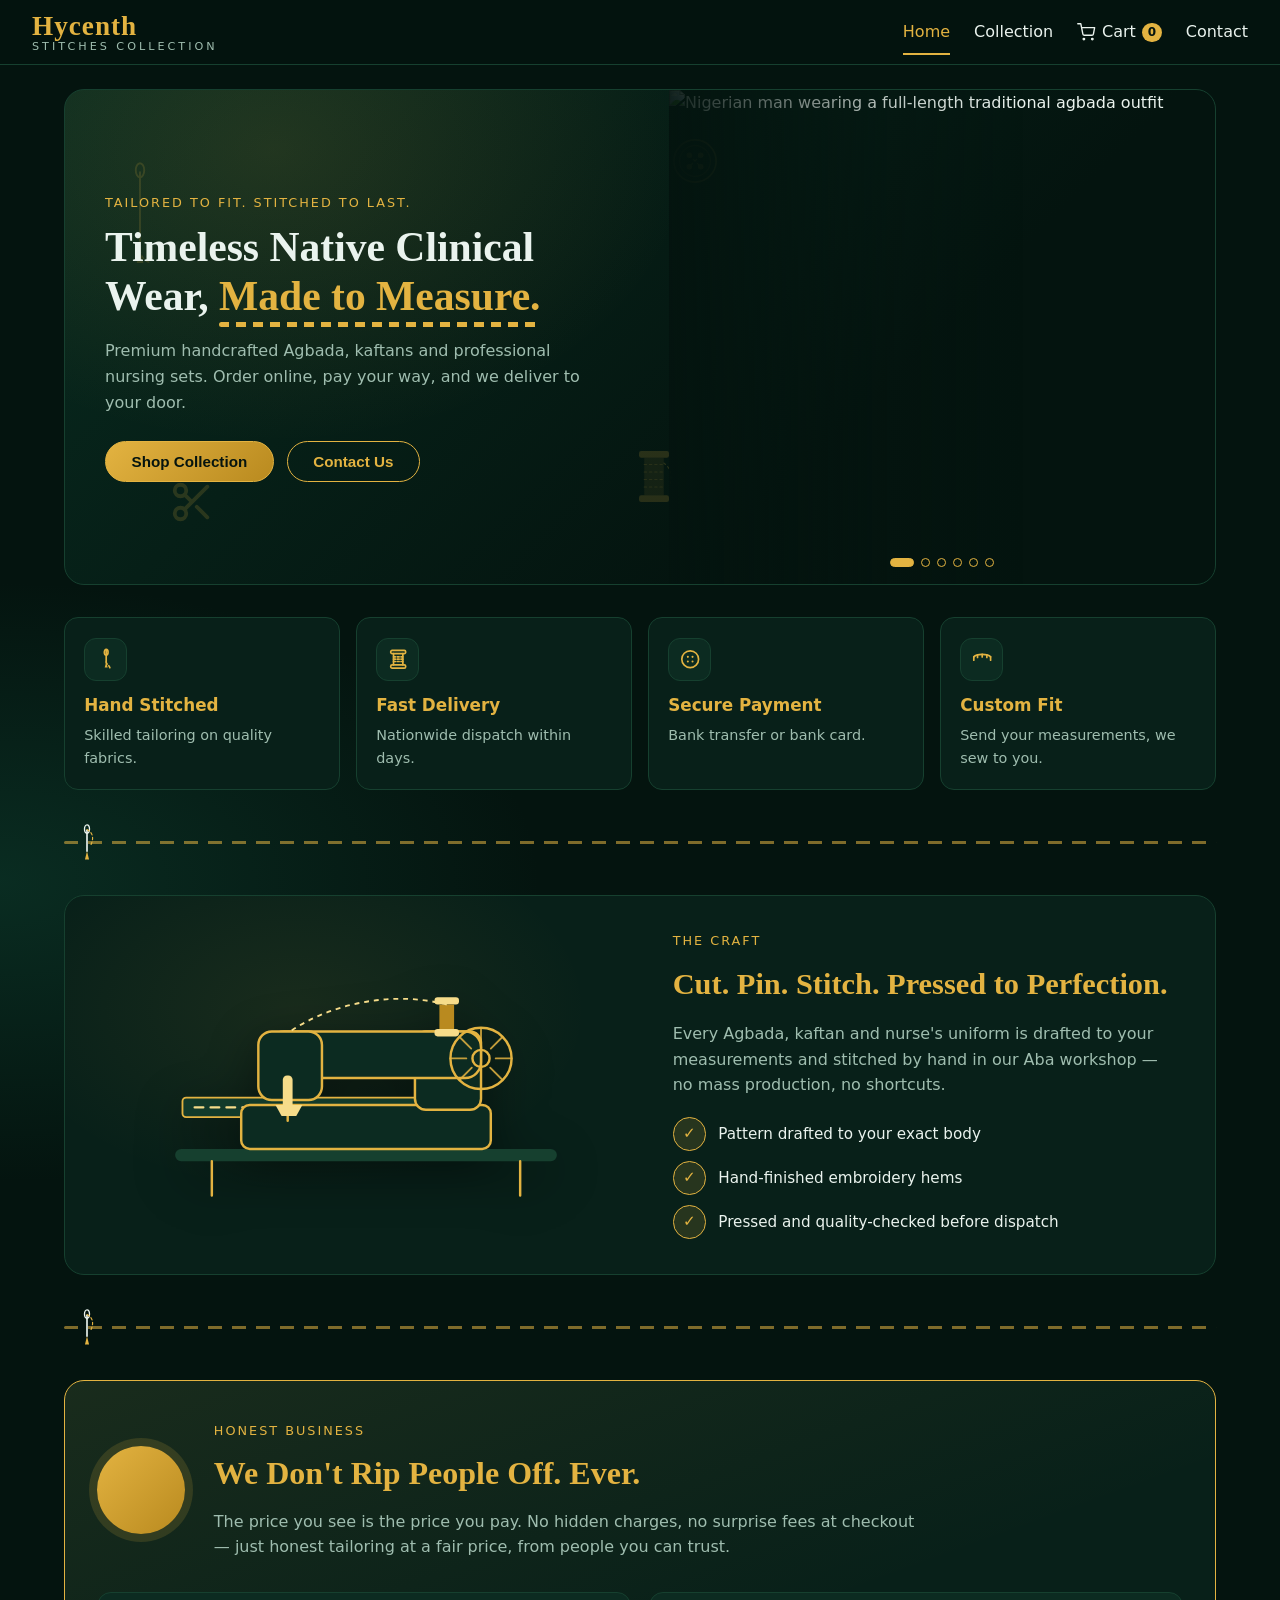
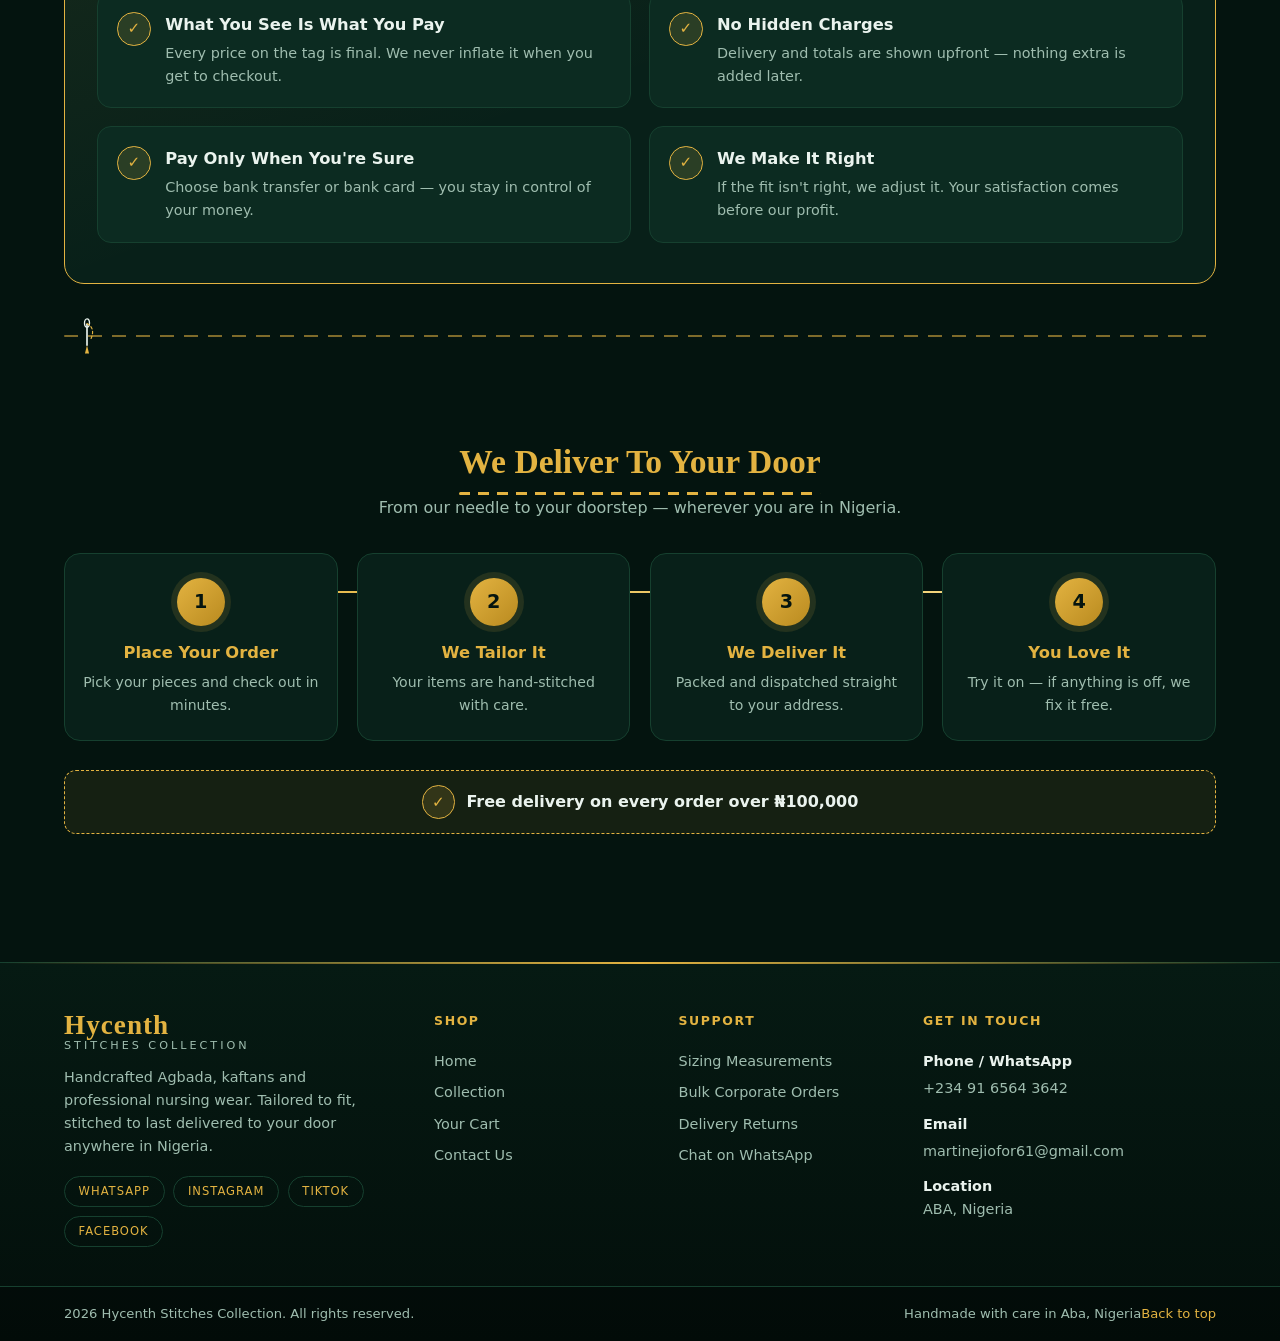
==== index.html @ 2088d9e4 "first commit" ====
<!DOCTYPE html>
<html lang="en">
<head>
<meta charset="UTF-8">
<meta name="viewport" content="width=device-width, initial-scale=1.0">
<title>Hycenth Stitches Collection</title>
<link rel="stylesheet" href="style.css">
</head>
<body>

<header class="site-header">
    <div class="brand" data-page="home">
        <span class="brand-main">Hycenth</span>
        <span class="brand-sub">Stitches Collection</span>
    </div>

    <button class="menu-btn" id="menuBtn" aria-label="Menu"></button>

    <nav class="nav" id="nav">
        <a data-page="home" class="active">Home</a>
        <a data-page="collection">Collection</a>
            <a data-page="cart" class="cart-link" aria-label="Cart">
                <svg class="cart-icon" viewBox="0 0 24 24" fill="none" stroke="currentColor"
                     stroke-width="1.8" stroke-linecap="round" stroke-linejoin="round" aria-hidden="true">
                    <circle cx="9" cy="21" r="1"></circle>
                    <circle cx="20" cy="21" r="1"></circle>
                    <path d="M1 1h4l2.68 13.39a2 2 0 0 0 2 1.61h9.72a2 2 0 0 0 2-1.61L23 6H6"></path>
                </svg>
                <span class="cart-text">Cart</span>
                <span class="badge" id="cartBadge">0</span>
            </a>
        <a data-page="contact">Contact</a>
    </nav>
</header>

<main>

    <!-- HOME -->
    <section class="page active" id="page-home">
        <div class="hero">
            <div class="hero-deco" aria-hidden="true">
                <svg class="deco deco-needle" viewBox="0 0 36 120">
                    <path class="d-line" d="M18 14 V96"/>
                    <ellipse class="d-line" cx="18" cy="12" rx="4.5" ry="7.5" fill="none"/>
                    <path class="d-thread" d="M18 96 q2 12 12 14"/>
                    <path class="d-fill" d="M18 96 l-3.5 14 h7 z"/>
                </svg>
                <svg class="deco deco-scissors" viewBox="0 0 24 24">
                    <circle class="d-line" cx="6" cy="6" r="3" fill="none"/>
                    <circle class="d-line" cx="6" cy="18" r="3" fill="none"/>
                    <path class="d-line" d="M20 4 L8.12 15.88 M14.47 14.48 L20 20 M8.12 8.12 L12 12" fill="none"/>
                </svg>
                <svg class="deco deco-spool" viewBox="0 0 56 76">
                    <rect class="d-fill" x="8" y="4" width="40" height="9" rx="3"/>
                    <rect class="d-fill" x="8" y="63" width="40" height="9" rx="3"/>
                    <rect class="d-thread-body" x="15" y="13" width="26" height="50"/>
                    <path class="d-thread" d="M15 22 h26 M15 32 h26 M15 42 h26 M15 52 h26"/>
                    <path class="d-thread" d="M41 20 q14 10 8 30"/>
                </svg>
                <svg class="deco deco-button" viewBox="0 0 64 64">
                    <circle class="d-line" cx="32" cy="32" r="26" fill="none"/>
                    <circle class="d-line-faint" cx="32" cy="32" r="19" fill="none"/>
                    <circle class="d-fill" cx="25" cy="25" r="3.4"/>
                    <circle class="d-fill" cx="39" cy="25" r="3.4"/>
                    <circle class="d-fill" cx="25" cy="39" r="3.4"/>
                    <circle class="d-fill" cx="39" cy="39" r="3.4"/>
                    <path class="d-thread" d="M25 25 L39 39 M39 25 L25 39"/>
                </svg>
            </div>
            <div class="hero-inner">
                <p class="eyebrow">Tailored to fit. Stitched to last.</p>
                <h1>Timeless Native Clinical Wear, <span>Made to Measure.</span></h1>
                <p class="hero-text">
                    Premium handcrafted Agbada, kaftans and professional nursing
                    sets. Order online, pay your way, and we deliver to your door.
                </p>
                <div class="hero-btns">
                    <button class="btn solid" data-page="collection">Shop Collection</button>
                    <button class="btn ghost" data-page="contact">Contact Us</button>
                </div>
            </div>

            <div class="hero-media" id="heroMedia">
                <div class="hero-parallax" id="heroParallax">
                    <div class="hero-track" id="heroTrack">
                        <div class="slide active">
                            <img src="https://images.pexels.com/photos/37340989/pexels-photo-37340989.jpeg?auto=compress&cs=tinysrgb&w=1200"
                                 alt="Nigerian man wearing a full-length traditional agbada outfit" loading="eager">
                        </div>
                        <div class="slide">
                            <img src="https://images.pexels.com/photos/8526759/pexels-photo-8526759.jpeg?auto=compress&cs=tinysrgb&w=1200"
                                 alt="Royal agbada set" loading="lazy">
                        </div>
                        <div class="slide">
                            <img src="https://images.pexels.com/photos/34821105/pexels-photo-34821105.jpeg?auto=compress&cs=tinysrgb&w=1200"
                                 alt="Heritage agbada three-piece outfit" loading="lazy">
                        </div>
                        <div class="slide">
                            <img src="https://images.pexels.com/photos/35013624/pexels-photo-35013624.jpeg?auto=compress&cs=tinysrgb&w=1200"
                                 alt="Classic Yoruba agbada" loading="lazy">
                        </div>
                        <div class="slide">
                            <img src="https://images.pexels.com/photos/37838842/pexels-photo-37838842.jpeg?auto=compress&cs=tinysrgb&w=1200"
                                 alt="Stylish purple agbada with cap" loading="lazy">
                        </div>
                        <div class="slide">
                            <img src="https://images.pexels.com/photos/33642034/pexels-photo-33642034.jpeg?auto=compress&cs=tinysrgb&w=1200"
                                 alt="Beige traditional attire with matching cap" loading="lazy">
                        </div>
                    </div>
                </div>
                <button class="hero-arrow" id="heroPrev" aria-label="Previous image"></button>
                <button class="hero-arrow next" id="heroNext" aria-label="Next image"></button>
                <div class="hero-dots" id="heroDots"></div>
            </div>
        </div>

        <div class="features">
            <div>
                <span class="feat-icon icon-stitch">
                    <svg viewBox="0 0 24 24" aria-hidden="true">
                        <path d="M12 2.5v12.5"/>
                        <ellipse cx="12" cy="4.5" rx="2" ry="3"/>
                        <path d="M12 15c0 3 4 3.5 4 7" stroke-dasharray="2.5 2.5"/>
                        <path d="M12 15l-1.6 6h3.2z" fill="currentColor" stroke="none"/>
                    </svg>
                </span>
                <h3>Hand Stitched</h3><p>Skilled tailoring on quality fabrics.</p>
            </div>
            <div>
                <span class="feat-icon icon-spool">
                    <svg viewBox="0 0 24 24" aria-hidden="true">
                        <rect x="4" y="2.5" width="16" height="3.5" rx="1.5"/>
                        <rect x="4" y="18" width="16" height="3.5" rx="1.5"/>
                        <path d="M7 6v12 M17 6v12"/>
                        <path d="M7 9.5h10 M7 12h10 M7 14.5h10" stroke-dasharray="2 2"/>
                    </svg>
                </span>
                <h3>Fast Delivery</h3><p>Nationwide dispatch within days.</p>
            </div>
            <div>
                <span class="feat-icon icon-btn">
                    <svg viewBox="0 0 24 24" aria-hidden="true">
                        <circle cx="12" cy="12" r="9"/>
                        <circle cx="9.5" cy="9.5" r="1.1" fill="currentColor" stroke="none"/>
                        <circle cx="14.5" cy="9.5" r="1.1" fill="currentColor" stroke="none"/>
                        <circle cx="9.5" cy="14.5" r="1.1" fill="currentColor" stroke="none"/>
                        <circle cx="14.5" cy="14.5" r="1.1" fill="currentColor" stroke="none"/>
                    </svg>
                </span>
                <h3>Secure Payment</h3><p>Bank transfer or bank card.</p>
            </div>
            <div>
                <span class="feat-icon icon-tape">
                    <svg viewBox="0 0 24 24" aria-hidden="true">
                        <path d="M3 9.5c3-3.5 15-3.5 18 0"/>
                        <path d="M3 9.5v3.5 M7 7.4v2.7 M12 6.7v2.9 M17 7.4v2.7 M21 9.5v3.5"/>
                    </svg>
                </span>
                <h3>Custom Fit</h3><p>Send your measurements, we sew to you.</p>
            </div>
        </div>

        <div class="stitch-divider" aria-hidden="true">
            <span class="stitch-needle">
                <svg viewBox="0 0 18 46">
                    <path class="sn-body" d="M9 9 V34"/>
                    <ellipse class="sn-eye" cx="9" cy="7.5" rx="3" ry="5"/>
                    <path class="sn-point" d="M9 34 l-2.5 10 h5 z"/>
                    <path class="sn-thread" d="M9 8 q11 6 4 20"/>
                </svg>
            </span>
        </div>

        <!-- CRAFT -->
        <section class="craft reveal">
            <div class="craft-visual">
                <svg class="sew-machine" viewBox="0 0 340 200" aria-hidden="true">
                    <rect class="sm-table" x="14" y="152" width="312" height="10" rx="5"/>
                    <path class="sm-stroke" d="M44 162 v28 M296 162 v28"/>

                    <g class="sm-fabric">
                        <rect class="sm-cloth" x="20" y="110" width="240" height="16" rx="3"/>
                        <path class="sm-stitchline" d="M30 118 H250"/>
                    </g>

                    <rect class="sm-body" x="68" y="116" width="204" height="36" rx="7"/>
                    <rect class="sm-body" x="210" y="56" width="54" height="64" rx="9"/>
                    <rect class="sm-body" x="90" y="56" width="174" height="38" rx="13"/>
                    <rect class="sm-body" x="82" y="56" width="52" height="56" rx="11"/>

                    <g class="sm-needle">
                        <rect class="sm-metal" x="102" y="92" width="8" height="28" rx="3.5"/>
                        <path class="sm-stroke" d="M106 120 v9"/>
                    </g>
                    <path class="sm-metal" d="M96 116 h22 l-5 9 h-12 z"/>

                    <g class="sm-wheel">
                        <circle class="sm-stroke" cx="264" cy="78" r="25" fill="none"/>
                        <circle class="sm-stroke" cx="264" cy="78" r="7" fill="none"/>
                        <path class="sm-stroke-thin" d="M264 53 v13 M264 90 v13 M239 78 h13 M276 78 h13 M246.5 60.5 l9.5 9.5 M271.5 85.5 l9.5 9.5 M281.5 60.5 l-9.5 9.5 M256.5 85.5 l-9.5 9.5"/>
                    </g>

                    <g class="sm-spool">
                        <rect class="sm-metal" x="226" y="28" width="20" height="6" rx="2.5"/>
                        <rect class="sm-threadbody" x="230" y="34" width="12" height="20"/>
                        <rect class="sm-metal" x="226" y="54" width="20" height="6" rx="2.5"/>
                    </g>
                    <path class="sm-threadline" d="M236 34 C 190 22 140 34 108 56"/>
                </svg>
            </div>
            <div class="craft-copy">
                <p class="eyebrow">The Craft</p>
                <h2>Cut. Pin. Stitch. Pressed to Perfection.</h2>
                <p class="craft-lead">
                    Every Agbada, kaftan and nurse's uniform is drafted to your
                    measurements and stitched by hand in our Aba workshop —
                    no mass production, no shortcuts.
                </p>
                <ul class="craft-list">
                    <li><span class="tick"></span>Pattern drafted to your exact body</li>
                    <li><span class="tick"></span>Hand-finished embroidery hems</li>
                    <li><span class="tick"></span>Pressed and quality-checked before dispatch</li>
                </ul>
            </div>
        </section>

        <div class="stitch-divider" aria-hidden="true">
            <span class="stitch-needle">
                <svg viewBox="0 0 18 46">
                    <path class="sn-body" d="M9 9 V34"/>
                    <ellipse class="sn-eye" cx="9" cy="7.5" rx="3" ry="5"/>
                    <path class="sn-point" d="M9 34 l-2.5 10 h5 z"/>
                    <path class="sn-thread" d="M9 8 q11 6 4 20"/>
                </svg>
            </span>
        </div>

        <!-- TRUST -->
        <section class="trust reveal">
            <div class="trust-head">
                <div class="trust-seal"><span></span></div>
                <div>
                    <p class="eyebrow">Honest Business</p>
                    <h2>We Don't Rip People Off. Ever.</h2>
                    <p class="trust-lead">
                        The price you see is the price you pay. No hidden
                        charges, no surprise fees at checkout — just honest
                        tailoring at a fair price, from people you can trust.
                    </p>
                </div>
            </div>

            <div class="trust-points">
                <div class="trust-point">
                    <span class="tick"></span>
                    <div>
                        <h3>What You See Is What You Pay</h3>
                        <p>Every price on the tag is final. We never inflate it when you get to checkout.</p>
                    </div>
                </div>

                <div class="trust-point">
                    <span class="tick"></span>
                    <div>
                        <h3>No Hidden Charges</h3>
                        <p>Delivery and totals are shown upfront — nothing extra is added later.</p>
                    </div>
                </div>

                <div class="trust-point">
                    <span class="tick"></span>
                    <div>
                        <h3>Pay Only When You're Sure</h3>
                        <p>Choose bank transfer or bank card — you stay in control of your money.</p>
                    </div>
                </div>

                <div class="trust-point">
                    <span class="tick"></span>
                    <div>
                        <h3>We Make It Right</h3>
                        <p>If the fit isn't right, we adjust it. Your satisfaction comes before our profit.</p>
                    </div>
                </div>
            </div>
        </section>

        <div class="stitch-divider" aria-hidden="true">
            <span class="stitch-needle">
                <svg viewBox="0 0 18 46">
                    <path class="sn-body" d="M9 9 V34"/>
                    <ellipse class="sn-eye" cx="9" cy="7.5" rx="3" ry="5"/>
                    <path class="sn-point" d="M9 34 l-2.5 10 h5 z"/>
                    <path class="sn-thread" d="M9 8 q11 6 4 20"/>
                </svg>
            </span>
        </div>

        <!-- DELIVERY -->
        <section class="delivery reveal">
            <div class="section-head">
                <h2>We Deliver To Your Door</h2>
                <p>From our needle to your doorstep — wherever you are in Nigeria.</p>
            </div>

            <div class="steps">
                <div class="step">
                    <span class="step-num">1</span>
                    <h3>Place Your Order</h3>
                    <p>Pick your pieces and check out in minutes.</p>
                </div>

                <div class="step">
                    <span class="step-num">2</span>
                    <h3>We Tailor It</h3>
                    <p>Your items are hand-stitched with care.</p>
                </div>

                <div class="step">
                    <span class="step-num">3</span>
                    <h3>We Deliver It</h3>
                    <p>Packed and dispatched straight to your address.</p>
                </div>

                <div class="step">
                    <span class="step-num">4</span>
                    <h3>You Love It</h3>
                    <p>Try it on — if anything is off, we fix it free.</p>
                </div>
            </div>



            <p class="delivery-note">
                <span class="tick"></span>
                Free delivery on every order over 100,000
            </p>
        </section>
    </section>

    <!-- COLLECTION -->
    <section class="page" id="page-collection">
        <div class="section-head">
            <h2>Our Collection</h2>
            <p>Men's native wear nurses' uniforms — click any item to add it to your cart.</p>
        </div>

        <div class="collection-bar">
            <input type="search" id="searchInput" class="search-input" placeholder="Search collection...">
            <select id="sortSelect" class="sort-select">
                <option value="featured">Featured</option>
                <option value="price-asc">Price: Low to High</option>
                <option value="price-desc">Price: High to Low</option>
                <option value="name">Name: A-Z</option>
            </select>
        </div>

        <div class="filters" id="filters">
            <button class="chip active" data-filter="all">All</button>
            <button class="chip" data-filter="men">Men's Native</button>
            <button class="chip" data-filter="nurse">Nurses Wear</button>
        </div>

        <p class="product-count" id="productCount"></p>
        <div class="grid" id="productGrid"></div>
        <div class="load-more-wrap">
            <button class="btn ghost" id="loadMoreBtn">Load More</button>
        </div>
    </section>

    <!-- CART -->
    <section class="page" id="page-cart">
        <div class="section-head">
            <h2>Your Cart</h2>
            <p>Review your items, then send your order straight to our WhatsApp to pay.</p>
        </div>

        <div class="cart-wrap">
            <div class="cart-items" id="cartItems"></div>

            <aside class="summary">
                <h3>Order Summary</h3>
                <div class="row"><span>Items</span><span id="sumCount">0</span></div>
                <div class="row"><span>Subtotal</span><span id="sumSub">0</span></div>
                <div class="row"><span>Delivery</span><span id="sumDel">0</span></div>
                <div class="row total"><span>Total</span><span id="sumTotal">0</span></div>

                <div class="pay">
                    <p class="pay-title">Payment Method</p>
                    <label><input type="radio" name="pay" value="Transfer with Bank" checked> Transfer with Bank</label>
                    <label><input type="radio" name="pay" value="Pay with Bank Card"> Pay with Bank Card</label>

                    <div class="pay-account" id="payAccount">
                        <p class="pay-account-title">Transfer to this account</p>
                        <div class="acct-row"><span>Bank</span><strong>Moniepoint</strong></div>
                        <div class="acct-row"><span>Account Name</span><strong>Martin Munachi Ejiofor</strong></div>
                        <div class="acct-row">
                            <span>Account Number</span>
                            <span class="acct-no">
                                <strong id="acctNumber">9165643642</strong>
                                <button class="copy-btn" id="copyAcct" type="button">Copy</button>
                            </span>
                        </div>
                        <p class="acct-note">Send your order on WhatsApp and we will share these details. After you transfer, send your proof of payment before we dispatch your order.</p>
                    </div>

                    <button class="btn solid full" id="checkout">Proceed to Payment</button>
                    <p class="acct-note" style="text-align:center">Opens WhatsApp with your order and total, ready to send.</p>
                </div>
            </aside>
        </div>
    </section>

    <!-- CONTACT -->
    <section class="page" id="page-contact">
        <div class="section-head">
            <h2>Get In Touch</h2>
            <p>Questions about sizing, bulk orders or delivery? We reply fast.</p>
        </div>

        <div class="contact-grid">
            <div class="contact-info">
                <p><strong>Phone / WhatsApp</strong><br>
                    <a class="link" data-s="phone" href="https://wa.me/2349165643642" target="_blank" rel="noopener">+234 91 6564 3642</a>
                </p>
                <p><strong>Email</strong><br>
                    <a class="link" data-s="email" href="mailto:martinejiofor61@gmail.com">martinejiofor61@gmail.com</a>
                </p>
                <p><strong>Location</strong><br><span data-s="location">ABA, Nigeria</span></p>
                <p class="social">Instagram TikTok  Facebook</p>
                <a class="btn whatsapp" href="https://wa.me/2349165643642" target="_blank" rel="noopener">Chat on WhatsApp</a>
            </div>

            <form class="contact-form" id="contactForm"
                  action="https://formsubmit.co/martinejiofor61@gmail.com" method="POST">
                <input type="text" id="cName" name="name" placeholder="Your name" required>
                <input type="email" id="cEmail" name="email" placeholder="Your email" required>
                <textarea id="cMsg" name="message" rows="5" placeholder="Your message" required></textarea>
                <input type="hidden" name="_subject" value="New message from Hycenth website">
                <input type="hidden" name="_template" value="table">
                <input type="hidden" name="_captcha" value="false">
                <button class="btn solid full" type="submit">Send Message</button>
                <p class="form-msg" id="formMsg"></p>
            </form>
        </div>
    </section>

</main>

<footer class="site-footer">
    <div class="footer-main">

        <div class="footer-brand">
            <div class="brand" data-page="home">
                <span class="brand-main">Hycenth</span>
                <span class="brand-sub">Stitches Collection</span>
            </div>
            <p>
                Handcrafted Agbada, kaftans and professional nursing wear.
                Tailored to fit, stitched to last delivered to your door
                anywhere in Nigeria.
            </p>
            <div class="footer-social">
                <a href="https://wa.me/2349165643642" target="_blank" rel="noopener">WhatsApp</a>
                <span>Instagram</span>
                <span>TikTok</span>
                <span>Facebook</span>
            </div>
        </div>

        <div class="footer-col">
            <h4>Shop</h4>
            <a data-page="home">Home</a>
            <a data-page="collection">Collection</a>
            <a data-page="cart">Your Cart</a>
            <a data-page="contact">Contact Us</a>
        </div>

        <div class="footer-col">
            <h4>Support</h4>
            <a data-page="contact">Sizing Measurements</a>
            <a data-page="contact">Bulk Corporate Orders</a>
            <a data-page="contact">Delivery Returns</a>
            <a href="https://wa.me/2349165643642" target="_blank" rel="noopener">Chat on WhatsApp</a>
        </div>

        <div class="footer-col">
            <h4>Get In Touch</h4>
            <p><strong>Phone / WhatsApp</strong><br>
                <a class="inline" data-s="phone-f" href="https://wa.me/2349165643642" target="_blank" rel="noopener">+234 91 6564 3642</a>
            </p>
            <p><strong>Email</strong><br>
                <a class="inline" data-s="email-f" href="mailto:martinejiofor61@gmail.com">martinejiofor61@gmail.com</a>
            </p>
            <p><strong>Location</strong><br><span data-s="location-f">Aba, Nigeria</span></p>
        </div>

    </div>

    <div class="footer-bottom">
        <div class="footer-bottom-inner">
            <p> 2026 Hycenth Stitches Collection. All rights reserved.</p>
            <p>Handmade with care in Aba, Nigeria<a data-page="home">Back to top</a></p>
        </div>
    </div>
</footer>

<!-- RECEIPT MODAL -->
<div class="modal" id="modal">
    <div class="modal-box">
        <button class="modal-close" id="modalClose"></button>
        <div id="modalBody"></div>
    </div>
</div>

<script src="store.js"></script>
<script src="script.js"></script>
</body>
</html>
---- style.css ----
* { margin: 0; padding: 0; box-sizing: border-box; }

:root {
    --gold: #e3b341;
    --gold-2: #f6dc8a;
    --gold-deep: #b98a1f;
    --ink: #05140f;
    --dark: #04140f;
    --panel: #082019;
    --panel-2: #0c2b21;
    --line: #16402f;
    --muted: #9fbdaf;
    --text: #eaf3ee;
}

body {
    font-family: "Segoe UI", system-ui, Arial, sans-serif;
    background:
        radial-gradient(1100px 520px at 85% -10%, rgba(227, 179, 65, 0.06), transparent 60%),
        radial-gradient(900px 500px at 0% 30%, rgba(20, 90, 68, 0.35), transparent 60%),
        var(--dark);
    color: var(--text);
    line-height: 1.6;
}

img { display: block; max-width: 100%; }

/* ---------- HEADER ---------- */
.site-header {
    position: sticky;
    top: 0;
    z-index: 1000;
    display: flex;
    align-items: center;
    justify-content: space-between;
    gap: 1rem;
    padding: 0.75rem 2rem;
    background: rgba(4, 20, 15, 0.92);
    backdrop-filter: blur(10px);
    border-bottom: 1px solid var(--line);
}

.brand { cursor: pointer; display: flex; flex-direction: column; line-height: 1.05; }
.brand-main {
    font-family: Georgia, "Times New Roman", serif;
    font-size: 1.7rem;
    font-weight: 700;
    letter-spacing: 1px;
    color: var(--gold);
}
.brand-sub {
    font-size: 0.7rem;
    letter-spacing: 3px;
    text-transform: uppercase;
    color: var(--muted);
}

.nav { display: flex; align-items: center; gap: 1.5rem; }
.nav a {
    position: relative;
    cursor: pointer;
    font-size: 1rem;
    color: var(--text);
    padding: 0.4rem 0;
    transition: color 0.25s;
}
.nav a:hover, .nav a.active { color: var(--gold); }

.nav .cart-link { display: inline-flex; align-items: center; gap: 0.4rem; }
.nav .cart-icon { width: 1.15rem; height: 1.15rem; }
.nav .cart-link.active::after { bottom: -6px; }
.nav a.active::after {
    content: "";
    position: absolute;
    left: 0; bottom: -4px;
    width: 100%; height: 2px;
    background: var(--gold);
}

.badge {
    display: inline-block;
    min-width: 1.2rem;
    padding: 0 0.35rem;
    background: var(--gold);
    color: var(--ink);
    font-size: 0.75rem;
    font-weight: 700;
    border-radius: 999px;
    text-align: center;
}

.menu-btn {
    display: none;
    background: none;
    border: 1px solid var(--line);
    color: var(--gold);
    font-size: 1.4rem;
    padding: 0.2rem 0.65rem;
    border-radius: 8px;
    cursor: pointer;
}

/* ---------- PAGES ---------- */
.page { display: none; animation: fade 0.4s ease; }
.page.active { display: block; }
@keyframes fade { from { opacity: 0; transform: translateY(8px); } to { opacity: 1; transform: none; } }

main { max-width: 1200px; margin: 0 auto; padding: 0 1.5rem 4rem; }

.section-head { text-align: center; padding: 2.5rem 0 1rem; }
.section-head h2 { font-family: Georgia, serif; font-size: 2.1rem; color: var(--gold); }
.section-head p { color: var(--muted); }

/* ---------- HERO ---------- */
.hero {
    position: relative;
    margin-top: 1.5rem;
    border-radius: 20px;
    overflow: hidden;
    display: grid;
    grid-template-columns: 1.05fr 0.95fr;
    min-height: 31rem;
    background:
        radial-gradient(600px 420px at 18% 12%, rgba(227, 179, 65, 0.12), transparent 70%),
        linear-gradient(135deg, #082a1f 0%, #04140f 68%);
    border: 1px solid var(--line);
}
.hero-inner {
    position: relative;
    z-index: 1;
    padding: 3rem 2.5rem;
    display: flex;
    flex-direction: column;
    justify-content: center;
    max-width: 36rem;
}
.eyebrow { color: var(--gold); letter-spacing: 2px; text-transform: uppercase; font-size: 0.8rem; }
.hero h1 { font-family: Georgia, serif; font-size: 2.6rem; line-height: 1.2; margin: 0.6rem 0 1rem; }
.hero h1 span { color: var(--gold); }
.hero-text { color: var(--muted); margin-bottom: 1.6rem; }

.hero-media { position: relative; min-height: 100%; overflow: hidden; }
.hero-parallax { position: absolute; inset: 0; will-change: transform; }
.hero-track {
    display: flex;
    height: 100%;
    transition: transform 0.9s cubic-bezier(0.45, 0, 0.15, 1);
    will-change: transform;
}
.hero-media .slide {
    flex: 0 0 100%;
    position: relative;
    overflow: hidden;
}
.hero-media .slide img {
    width: 100%;
    height: 100%;
    object-fit: cover;
    object-position: center 18%;
    transform: scale(1.08);
    transition: transform 7s ease;
}
.hero-media .slide.active img { transform: scale(1); }
.hero-media::after {
    content: "";
    position: absolute;
    inset: 0;
    z-index: 1;
    background: linear-gradient(90deg, rgba(4, 20, 15, 0.94) 0%, rgba(4, 20, 15, 0.2) 40%, transparent 65%);
    pointer-events: none;
}

.hero-arrow {
    position: absolute;
    top: 50%;
    transform: translateY(-50%);
    z-index: 2;
    width: 2.4rem;
    height: 2.4rem;
    border-radius: 50%;
    border: 1px solid var(--gold);
    background: rgba(4, 20, 15, 0.65);
    color: var(--gold);
    font-size: 0.9rem;
    cursor: pointer;
    display: flex;
    align-items: center;
    justify-content: center;
    transition: 0.25s ease;
    opacity: 0;
}
.hero-media:hover .hero-arrow,
.hero-media:focus-within .hero-arrow { opacity: 1; }
.hero-arrow:hover { background: var(--gold); color: var(--ink); }
.hero-arrow:first-of-type { left: 0.9rem; }
.hero-arrow.next { right: 0.9rem; }

.hero-dots {
    position: absolute;
    bottom: 1.1rem;
    left: 50%;
    transform: translateX(-50%);
    z-index: 2;
    display: flex;
    gap: 0.45rem;
}
.hero-dots button {
    width: 0.55rem;
    height: 0.55rem;
    padding: 0;
    border-radius: 999px;
    border: 1px solid var(--gold);
    background: transparent;
    cursor: pointer;
    transition: 0.3s ease;
}
.hero-dots button:hover { background: rgba(227, 179, 65, 0.5); }
.hero-dots button.active { background: var(--gold); width: 1.5rem; }

.hero-btns { display: flex; gap: 0.8rem; flex-wrap: wrap; }

/* ---------- BUTTONS ---------- */
.btn {
    position: relative;
    cursor: pointer;
    border: 1px solid var(--gold);
    border-radius: 999px;
    padding: 0.7rem 1.6rem;
    font-size: 0.95rem;
    font-weight: 600;
    transition: all 0.25s ease;
}
.btn.solid { background: linear-gradient(135deg, var(--gold), var(--gold-deep)); color: var(--ink); }
.btn.solid:hover { transform: translateY(-2px); box-shadow: 0 8px 20px rgba(227, 179, 65, 0.35); }
.btn.ghost { background: transparent; color: var(--gold); }
.btn.ghost:hover { background: var(--gold); color: var(--ink); }
.btn.full { width: 100%; margin-top: 0.6rem; }

/* ---------- FEATURES ---------- */
.features {
    display: grid;
    grid-template-columns: repeat(4, 1fr);
    gap: 1rem;
    margin: 2rem 0;
}
.features > div {
    background: var(--panel);
    border: 1px solid var(--line);
    border-radius: 14px;
    padding: 1.2rem;
    transition: 0.25s;
}
.features > div:hover { border-color: var(--gold); transform: translateY(-3px); }
.features h3 { color: var(--gold); margin-bottom: 0.3rem; font-size: 1.05rem; }
.features p { color: var(--muted); font-size: 0.9rem; }

/* ---------- FILTERS + GRID ---------- */
.collection-bar {
    display: flex;
    gap: 0.8rem;
    justify-content: center;
    flex-wrap: wrap;
    margin: 1.2rem 0 1rem;
}
.search-input, .sort-select {
    background: var(--panel);
    border: 1px solid var(--line);
    border-radius: 999px;
    color: var(--text);
    padding: 0.55rem 1.2rem;
    font-size: 0.92rem;
    font-family: inherit;
    outline: none;
    transition: border-color 0.25s;
    min-width: 14rem;
}
.search-input:focus, .sort-select:focus { border-color: var(--gold); }
.search-input::placeholder { color: var(--muted); }
.sort-select { cursor: pointer; min-width: 12rem; }
.sort-select option { background: var(--panel); color: var(--text); }

.product-count {
    text-align: center;
    color: var(--muted);
    font-size: 0.85rem;
    margin-bottom: 1.2rem;
    min-height: 1.2rem;
}

.load-more-wrap { text-align: center; margin-top: 2rem; }
#loadMoreBtn { min-width: 12rem; }
#loadMoreBtn.hidden { display: none; }

.filters { display: flex; gap: 0.6rem; justify-content: center; flex-wrap: wrap; margin-bottom: 1.8rem; }
.chip {
    cursor: pointer;
    background: transparent;
    border: 1px solid var(--line);
    color: var(--muted);
    padding: 0.45rem 1.1rem;
    border-radius: 999px;
    transition: 0.25s;
}
.chip:hover { color: var(--gold); border-color: var(--gold); }
.chip.active { background: var(--gold); border-color: var(--gold); color: var(--ink); font-weight: 600; }

.grid {
    display: grid;
    grid-template-columns: repeat(auto-fill, minmax(230px, 1fr));
    gap: 1.4rem;
}

.card {
    position: relative;
    background: var(--panel);
    border: 1px solid var(--line);
    border-radius: 16px;
    overflow: hidden;
    display: flex;
    flex-direction: column;
    transition: 0.3s ease;
}
.card:hover { transform: translateY(-6px); border-color: var(--gold); box-shadow: 0 14px 30px rgba(0, 0, 0, 0.5); }

.card-img { position: relative; aspect-ratio: 4 / 5; overflow: hidden; background: var(--panel-2); }
.card-img img { width: 100%; height: 100%; object-fit: cover; transition: transform 0.5s ease; }
.card:hover .card-img img { transform: scale(1.07); }

.tag {
    position: absolute;
    top: 0.7rem; left: 0.7rem;
    background: rgba(4, 20, 15, 0.78);
    color: var(--gold);
    font-size: 0.7rem;
    letter-spacing: 1px;
    text-transform: uppercase;
    padding: 0.25rem 0.6rem;
    border-radius: 999px;
    border: 1px solid var(--gold);
}

.card-body { padding: 0.9rem 1rem 1.1rem; display: flex; flex-direction: column; gap: 0.5rem; flex: 1; }
.card-body h3 { font-size: 1rem; font-weight: 600; }
.price { color: var(--gold); font-weight: 700; }
.card-body .btn { margin-top: auto; padding: 0.55rem; font-size: 0.9rem; }

/* ---------- CART ---------- */
.cart-wrap {
    display: grid;
    grid-template-columns: 1.6fr 1fr;
    gap: 1.5rem;
    align-items: start;
}

.cart-items { display: flex; flex-direction: column; gap: 0.8rem; }

.cart-item {
    display: grid;
    grid-template-columns: 78px 1fr auto;
    gap: 1rem;
    align-items: center;
    background: var(--panel);
    border: 1px solid var(--line);
    border-radius: 14px;
    padding: 0.7rem;
}
.cart-item img { width: 78px; height: 78px; object-fit: cover; border-radius: 10px; }
.cart-item h4 { font-size: 0.98rem; font-weight: 600; }
.cart-item .unit { color: var(--muted); font-size: 0.85rem; }
.cart-item .sub { color: var(--gold); font-weight: 700; font-size: 0.9rem; }

.qty { display: flex; align-items: center; gap: 0.7rem; }
.qty button {
    cursor: pointer;
    width: 28px; height: 28px;
    border-radius: 8px;
    border: 1px solid var(--line);
    background: var(--panel-2);
    color: var(--gold);
    font-size: 1rem;
    line-height: 1;
}
.qty button:hover { border-color: var(--gold); }
.qty span { min-width: 1.2rem; text-align: center; }

.remove {
    cursor: pointer;
    background: none;
    border: none;
    color: #ff8a8a;
    font-size: 0.8rem;
    text-decoration: underline;
}

.empty {
    text-align: center;
    padding: 3rem 1rem;
    color: var(--muted);
    background: var(--panel);
    border: 1px dashed var(--line);
    border-radius: 14px;
}

.summary {
    background: var(--panel);
    border: 1px solid var(--line);
    border-radius: 16px;
    padding: 1.4rem;
    position: sticky;
    top: 6rem;
}
.summary h3 { color: var(--gold); margin-bottom: 1rem; font-family: Georgia, serif; }
.summary .row { display: flex; justify-content: space-between; padding: 0.4rem 0; color: var(--muted); }
.summary .row.total {
    color: var(--text);
    font-size: 1.25rem;
    font-weight: 700;
    border-top: 1px solid var(--line);
    margin-top: 0.5rem;
    padding-top: 0.8rem;
}
.summary .row.total span:last-child { color: var(--gold); }

.pay { margin-top: 1.2rem; border-top: 1px solid var(--line); padding-top: 1rem; }
.pay-title { color: var(--gold); font-size: 0.9rem; margin-bottom: 0.5rem; }
.pay label { display: block; font-size: 0.9rem; padding: 0.3rem 0; cursor: pointer; color: var(--muted); }
.pay input { accent-color: var(--gold); margin-right: 0.4rem; }

/* ---------- PAYMENT ACCOUNT ---------- */
.pay-account {
    margin-top: 0.9rem;
    background: var(--panel-2);
    border: 1px solid var(--gold);
    border-radius: 12px;
    padding: 0.9rem 1rem;
    animation: fade 0.3s ease;
}
.pay-account.hidden { display: none; }
.pay-account-title {
    color: var(--gold);
    font-size: 0.74rem;
    letter-spacing: 1.4px;
    text-transform: uppercase;
    margin-bottom: 0.5rem;
}
.acct-row {
    display: flex;
    justify-content: space-between;
    align-items: center;
    gap: 1rem;
    font-size: 0.88rem;
    color: var(--muted);
    padding: 0.22rem 0;
}
.acct-row strong { color: var(--text); font-weight: 600; }
.thumb-row {
    display: flex;
    align-items: center;
    gap: 0.7rem;
    padding: 0.4rem 0;
    border-bottom: 1px solid var(--line);
}
.thumb-row:last-child { border-bottom: 0; }
.thumb-row .thumb {
    width: 42px;
    height: 42px;
    flex: 0 0 auto;
    border-radius: 8px;
    object-fit: cover;
    border: 1px solid var(--line);
}
.thumb-row span { flex: 1; font-size: 0.86rem; color: var(--muted); }
.thumb-row strong { color: var(--text); font-weight: 600; white-space: nowrap; }
.acct-no { display: flex; align-items: center; gap: 0.55rem; }
.acct-no strong { color: var(--gold); letter-spacing: 1.5px; font-size: 1.02rem; }
.acct-note { color: var(--muted); font-size: 0.8rem; margin-top: 0.6rem; }

.copy-btn {
    cursor: pointer;
    border: 1px solid var(--gold);
    background: transparent;
    color: var(--gold);
    border-radius: 999px;
    font-size: 0.72rem;
    font-weight: 700;
    letter-spacing: 0.5px;
    padding: 0.22rem 0.75rem;
    transition: all 0.25s ease;
    white-space: nowrap;
    font-family: inherit;
}
.copy-btn:hover, .copy-btn.copied { background: var(--gold); color: var(--ink); }

/* ---------- CONTACT ---------- */
.contact-grid {
    display: grid;
    grid-template-columns: 1fr 1.2fr;
    gap: 1.5rem;
}
.contact-info, .contact-form {
    background: var(--panel);
    border: 1px solid var(--line);
    border-radius: 16px;
    padding: 1.6rem;
}
.contact-info>a{
    text-decoration: none;
}
.contact-info p { margin-bottom: 1.1rem; color: var(--muted); }
.contact-info strong { color: var(--gold); }
.contact-info .social { color: var(--gold); letter-spacing: 1px; }

.contact-info .link { color: var(--gold); font-weight: 600; }
.contact-info .link:hover { text-decoration: underline; }

.btn.whatsapp {
    display: inline-block;
    margin-top: 0.4rem;
    background: var(--panel-2);
    border-color: var(--line);
    color: var(--gold);
}
.btn.whatsapp:hover {
    background: var(--panel-2);
    border-color: var(--gold);
    transform: translateY(-2px);
    box-shadow: 0 8px 20px rgba(0, 0, 0, 0.35);
}

.contact-form input, .contact-form textarea {
    width: 100%;
    background: var(--panel-2);
    border: 1px solid var(--line);
    border-radius: 10px;
    color: var(--text);
    padding: 0.75rem 0.9rem;
    margin-bottom: 0.9rem;
    font-family: inherit;
    font-size: 0.95rem;
    resize: vertical;
}
.contact-form input:focus, .contact-form textarea:focus { outline: none; border-color: var(--gold); }
.form-msg { color: #6fe0a0; text-align: center; margin-top: 0.6rem; min-height: 1.2rem; font-size: 0.9rem; }

/* ---------- FOOTER ---------- */
.site-footer {
    position: relative;
    margin-top: 4rem;
    background: linear-gradient(180deg, #061a13 0%, #030f0b 100%);
    border-top: 1px solid var(--line);
}
.site-footer::before {
    content: "";
    position: absolute;
    top: -1px; left: 0; right: 0;
    height: 2px;
    background: linear-gradient(90deg, transparent, var(--gold), transparent);
}

.footer-main {
    max-width: 1200px;
    margin: 0 auto;
    padding: 3rem 1.5rem 2.4rem;
    display: grid;
    grid-template-columns: 1.6fr 1fr 1fr 1.4fr;
    gap: 2.2rem;
}

.footer-brand .brand { margin-bottom: 0.9rem; }
.footer-brand p { color: var(--muted); font-size: 0.9rem; max-width: 20rem; }

.footer-social { display: flex; flex-wrap: wrap; gap: 0.55rem; margin-top: 1.1rem; }
.footer-social a, .footer-social span {
    font-size: 0.72rem;
    letter-spacing: 1px;
    text-transform: uppercase;
    color: var(--gold);
    border: 1px solid var(--line);
    border-radius: 999px;
    padding: 0.34rem 0.85rem;
    text-decoration: none;
    transition: 0.25s ease;
}
.footer-social a:hover { border-color: var(--gold); background: rgba(227, 179, 65, 0.1); transform: translateY(-2px); }

.footer-col h4 {
    color: var(--gold);
    font-size: 0.78rem;
    letter-spacing: 1.6px;
    text-transform: uppercase;
    font-weight: 700;
    margin-bottom: 0.9rem;
}
.footer-col a, .footer-col p {
    display: block;
    color: var(--muted);
    font-size: 0.9rem;
    text-decoration: none;
    padding: 0.26rem 0;
    transition: color 0.2s ease, transform 0.2s ease;
}
.footer-col a { cursor: pointer; }
.footer-col a:hover { color: var(--gold); transform: translateX(4px); }
.footer-col strong { color: var(--text); font-weight: 600; }

.footer-bottom { border-top: 1px solid var(--line); background: rgba(0, 0, 0, 0.28); }
.footer-bottom-inner {
    max-width: 1200px;
    margin: 0 auto;
    padding: 1.05rem 1.5rem;
    display: flex;
    align-items: center;
    justify-content: space-between;
    gap: 0.8rem;
    flex-wrap: wrap;
    color: var(--muted);
    font-size: 0.82rem;
}
.footer-bottom a { color: var(--gold); text-decoration: none; }
.footer-bottom a:hover { text-decoration: underline; }

/* ---------- MODAL ---------- */
.modal {
    position: fixed;
    inset: 0;
    z-index: 2000;
    display: none;
    align-items: center;
    justify-content: center;
    background: rgba(0, 0, 0, 0.78);
    padding: 1.2rem;
}
.modal.open { display: flex; }
.modal-box {
    position: relative;
    background: var(--panel);
    border: 1px solid var(--gold);
    border-radius: 18px;
    padding: 2rem 1.6rem;
    max-width: 26rem;
    width: 100%;
    text-align: center;
    animation: fade 0.3s ease;
}
.modal-close {
    position: absolute;
    top: 0.6rem; right: 0.9rem;
    background: none;
    border: none;
    color: var(--muted);
    font-size: 1.6rem;
    cursor: pointer;
}
.modal-close:hover { color: var(--gold); }
.modal-close::before { content: "\00d7"; }
.modal-box h3 { color: var(--gold); font-family: Georgia, serif; margin-bottom: 0.6rem; }
.modal-box .amount { font-size: 2rem; color: var(--gold); font-weight: 700; margin: 0.6rem 0; }
.modal-box p { color: var(--muted); font-size: 0.92rem; margin: 0.3rem 0; }
.modal-box .details {
    text-align: left;
    background: var(--panel-2);
    border: 1px solid var(--line);
    border-radius: 10px;
    padding: 0.9rem 1rem;
    margin-top: 1rem;
    font-size: 0.9rem;
}
.modal-box .details > strong { color: var(--text); display: block; margin-bottom: 0.5rem; }
.modal-box .btn.whatsapp.full { margin-top: 0.8rem; }

/* ---------- TOAST ---------- */
.toast {
    position: fixed;
    left: 50%;
    bottom: 1.5rem;
    transform: translate(-50%, 2rem);
    background: var(--gold);
    color: var(--ink);
    font-weight: 600;
    font-size: 0.9rem;
    padding: 0.7rem 1.3rem;
    border-radius: 999px;
    box-shadow: 0 10px 25px rgba(0, 0, 0, 0.45);
    opacity: 0;
    pointer-events: none;
    transition: all 0.3s ease;
    z-index: 3000;
}
.toast.show { opacity: 1; transform: translate(-50%, 0); }

/* ---------- SCROLL REVEAL ---------- */
.reveal {
    opacity: 0;
    transform: translateY(2.5rem);
    transition: opacity 0.8s ease, transform 0.8s ease;
}
.reveal.in { opacity: 1; transform: none; }

.reveal.in .trust-point,
.reveal.in .step {
    animation: riseIn 0.6s ease backwards;
}
.reveal.in .trust-point:nth-child(1),
.reveal.in .step:nth-child(1) { animation-delay: 0.25s; }
.reveal.in .trust-point:nth-child(2),
.reveal.in .step:nth-child(2) { animation-delay: 0.4s; }
.reveal.in .trust-point:nth-child(3),
.reveal.in .step:nth-child(3) { animation-delay: 0.55s; }
.reveal.in .trust-point:nth-child(4),
.reveal.in .step:nth-child(4) { animation-delay: 0.7s; }

@keyframes riseIn {
    from { opacity: 0; transform: translateY(1.5rem); }
    to   { opacity: 1; transform: none; }
}

/* ---------- TRUST ---------- */
.trust {
    background: linear-gradient(160deg, rgba(227, 179, 65, 0.08), transparent 55%), var(--panel);
    border: 1px solid var(--gold);
    border-radius: 20px;
    padding: 2.5rem 2rem;
    margin: 2.5rem 0;
}
.trust-head {
    display: flex;
    align-items: center;
    gap: 1.8rem;
    margin-bottom: 2rem;
}
.trust-seal {
    flex-shrink: 0;
    width: 5.5rem;
    height: 5.5rem;
    border-radius: 50%;
    display: flex;
    align-items: center;
    justify-content: center;
    background: linear-gradient(135deg, var(--gold), var(--gold-deep));
    color: var(--ink);
    font-size: 2.4rem;
    font-weight: 800;
    box-shadow: 0 0 0 8px rgba(227, 179, 65, 0.15);
    animation: sealPulse 2.5s ease-in-out infinite;
}
@keyframes sealPulse {
    0%, 100% { box-shadow: 0 0 0 8px rgba(227, 179, 65, 0.15); }
    50%      { box-shadow: 0 0 0 14px rgba(227, 179, 65, 0.05); }
}
.trust-head h2 {
    font-family: Georgia, serif;
    font-size: 2rem;
    color: var(--gold);
    margin: 0.4rem 0 0.6rem;
}
.trust-lead { color: var(--muted); max-width: 44rem; }

.trust-points {
    display: grid;
    grid-template-columns: repeat(2, 1fr);
    gap: 1.1rem;
}
.trust-point {
    display: flex;
    gap: 0.9rem;
    background: var(--panel-2);
    border: 1px solid var(--line);
    border-radius: 14px;
    padding: 1.2rem;
    transition: border-color 0.3s, transform 0.3s, box-shadow 0.3s;
}
.trust-point:hover {
    border-color: var(--gold);
    transform: translateY(-4px);
    box-shadow: 0 12px 26px rgba(0, 0, 0, 0.45);
}
.tick::before { content: "\2713"; font-size: 0.95rem; line-height: 1; }
.tick {
    flex-shrink: 0;
    width: 2.1rem;
    height: 2.1rem;
    border-radius: 50%;
    display: flex;
    align-items: center;
    justify-content: center;
    background: rgba(227, 179, 65, 0.14);
    border: 1px solid var(--gold);
    color: var(--gold);
    font-weight: 800;
    font-size: 1rem;
}
.trust-point h3 { color: var(--text); font-size: 1.02rem; margin-bottom: 0.25rem; }
.trust-point p  { color: var(--muted); font-size: 0.9rem; }

/* ---------- DELIVERY ---------- */
.delivery { margin-top: 3rem; }

.steps {
    position: relative;
    display: grid;
    grid-template-columns: repeat(4, 1fr);
    gap: 1.2rem;
    margin-top: 1rem;
}
.steps::before,
.steps::after {
    content: "";
    position: absolute;
    top: 2.4rem;
    left: 7%;
    right: 7%;
    height: 2px;
}
.steps::before { background: var(--line); }
.steps::after {
    background: linear-gradient(90deg, var(--gold), var(--gold-2));
    transform: scaleX(0);
    transform-origin: left;
    transition: transform 1.4s ease 0.6s;
}
.reveal.in .steps::after { transform: scaleX(1); }

.step {
    position: relative;
    z-index: 1;
    text-align: center;
    background: var(--panel);
    border: 1px solid var(--line);
    border-radius: 16px;
    padding: 1.5rem 1.1rem;
    transition: border-color 0.3s, transform 0.3s;
}
.step:hover { border-color: var(--gold); transform: translateY(-4px); }
.step-num {
    display: flex;
    align-items: center;
    justify-content: center;
    width: 3rem;
    height: 3rem;
    margin: 0 auto 0.9rem;
    border-radius: 50%;
    background: linear-gradient(135deg, var(--gold), var(--gold-deep));
    color: var(--ink);
    font-weight: 800;
    font-size: 1.2rem;
    box-shadow: 0 0 0 6px rgba(227, 179, 65, 0.12);
}
.step h3 { color: var(--gold); font-size: 1.02rem; margin-bottom: 0.3rem; }
.step p  { color: var(--muted); font-size: 0.88rem; }

.delivery-note {
    display: flex;
    align-items: center;
    justify-content: center;
    gap: 0.7rem;
    margin-top: 1.8rem;
    padding: 0.9rem 1.2rem;
    background: rgba(227, 179, 65, 0.08);
    border: 1px dashed var(--gold);
    border-radius: 12px;
    color: var(--text);
    font-weight: 600;
    text-align: center;
}

/* ---------- SEWING DECORATIONS ---------- */
.hero-deco {
    position: absolute;
    inset: 0;
    z-index: 0;
    overflow: hidden;
    pointer-events: none;
}
.deco {
    position: absolute;
    color: var(--gold);
    opacity: 0.16;
}
.deco .d-line { fill: none; stroke: currentColor; stroke-width: 2; stroke-linecap: round; }
.deco .d-line-faint { fill: none; stroke: currentColor; stroke-width: 1.5; opacity: 0.55; }
.deco .d-fill { fill: currentColor; }
.deco .d-thread {
    fill: none;
    stroke: currentColor;
    stroke-width: 1.5;
    stroke-dasharray: 3 4;
    stroke-linecap: round;
}
.deco .d-thread-body { fill: currentColor; opacity: 0.45; }

.deco-needle   { width: 34px; top: 14%; left: 5%; animation: floatA 7s ease-in-out infinite; }
.deco-scissors { width: 46px; bottom: 12%; left: 9%; animation: floatB 9s ease-in-out infinite; }
.deco-spool    { width: 42px; bottom: 16%; right: 47%; animation: floatC 8s ease-in-out infinite; }
.deco-button   { width: 52px; top: 9%; right: 43%; animation: floatA 10s ease-in-out infinite reverse; }

@keyframes floatA {
    0%, 100% { transform: translateY(0) rotate(-18deg); }
    50%      { transform: translateY(-16px) rotate(-6deg); }
}
@keyframes floatB {
    0%, 100% { transform: translateY(0) rotate(12deg); }
    50%      { transform: translateY(-14px) rotate(-4deg); }
}
@keyframes floatC {
    0%, 100% { transform: translateY(0) rotate(-6deg); }
    50%      { transform: translateY(-18px) rotate(8deg); }
}

/* ---------- FEATURE ICONS ---------- */
.feat-icon {
    display: inline-flex;
    align-items: center;
    justify-content: center;
    width: 2.7rem;
    height: 2.7rem;
    margin-bottom: 0.7rem;
    border-radius: 12px;
    border: 1px solid var(--line);
    background: var(--panel-2);
    color: var(--gold);
    transition: border-color 0.25s ease, transform 0.25s ease;
}
.features > div:hover .feat-icon { border-color: var(--gold); transform: translateY(-2px) rotate(-4deg); }
.feat-icon svg {
    width: 1.4rem;
    height: 1.4rem;
    fill: none;
    stroke: currentColor;
    stroke-width: 1.8;
    stroke-linecap: round;
    stroke-linejoin: round;
}
.icon-stitch svg { animation: stitchPoke 1.8s ease-in-out infinite; }
.icon-spool svg  { animation: spinSlow 4s linear infinite; transform-origin: center; transform-box: fill-box; }
.icon-btn svg   { animation: wiggle 3.4s ease-in-out infinite; transform-origin: center; transform-box: fill-box; }
.icon-tape svg  { animation: tapeFlex 3s ease-in-out infinite; transform-origin: center bottom; transform-box: fill-box; }

@keyframes stitchPoke { 0%, 100% { transform: translateY(-2px); } 50% { transform: translateY(2px); } }
@keyframes spinSlow   { to { transform: rotate(360deg); } }
@keyframes wiggle     { 0%, 100% { transform: rotate(0); } 30% { transform: rotate(-10deg); } 65% { transform: rotate(8deg); } }
@keyframes tapeFlex   { 0%, 100% { transform: rotate(0) scaleY(1); } 50% { transform: rotate(-4deg) scaleY(1.08); } }

/* ---------- STITCHED HEADINGS ---------- */
.section-head h2 {
    position: relative;
    display: inline-block;
    padding-bottom: 0.4rem;
}
.section-head h2::after {
    content: "";
    position: absolute;
    left: 0; right: 0; bottom: 0;
    height: 3px;
    border-radius: 2px;
    background-image: repeating-linear-gradient(90deg, var(--gold) 0 11px, transparent 11px 19px);
    transform: scaleX(0);
    transform-origin: left center;
    animation: stitchDraw 0.9s cubic-bezier(0.4, 0, 0.2, 1) 0.35s forwards;
}
@keyframes stitchDraw { to { transform: scaleX(1); } }

.hero h1 span { display: inline-block; position: relative; }
.hero h1 span::after {
    content: "";
    position: absolute;
    left: 0; right: 0; bottom: -5px;
    height: 5px;
    border-radius: 3px;
    background-image: repeating-linear-gradient(90deg, var(--gold) 0 10px, transparent 10px 17px);
    transform: scaleX(0);
    transform-origin: left center;
    animation: stitchDraw 0.8s ease 0.7s forwards;
}

/* ---------- STITCH DIVIDER ---------- */
.stitch-divider {
    position: relative;
    height: 22px;
    margin: 2.6rem 0;
}
.stitch-divider::before {
    content: "";
    position: absolute;
    left: 0; right: 0;
    top: 50%;
    height: 2.5px;
    margin-top: -1.25px;
    border-radius: 2px;
    opacity: 0.55;
    background-image: repeating-linear-gradient(90deg, var(--gold) 0 14px, transparent 14px 24px);
    animation: stitchFlow 0.9s linear infinite;
}
@keyframes stitchFlow { to { background-position-x: -24px; } }

.stitch-needle {
    position: absolute;
    top: 50%;
    left: 2%;
    width: 15px;
    transform: translate(-50%, -50%);
    animation: needleTravel 7s ease-in-out infinite;
}
.stitch-needle svg { width: 100%; height: auto; display: block; }
.sn-body   { fill: none; stroke: var(--text); stroke-width: 2; stroke-linecap: round; }
.sn-eye    { fill: none; stroke: var(--text); stroke-width: 1.6; }
.sn-point  { fill: var(--gold); }
.sn-thread { fill: none; stroke: var(--gold); stroke-width: 1.4; stroke-dasharray: 3 3; stroke-linecap: round; }

@keyframes needleTravel {
    0%, 100% { left: 2%; }
    50%      { left: 98%; }
}

/* ---------- CRAFT / SEWING MACHINE ---------- */
.craft {
    display: grid;
    grid-template-columns: 1.05fr 1fr;
    gap: 2.5rem;
    align-items: center;
    margin: 2.5rem 0;
    padding: 2.2rem;
    background:
        radial-gradient(420px 260px at 20% 30%, rgba(227, 179, 65, 0.08), transparent 70%),
        var(--panel);
    border: 1px solid var(--line);
    border-radius: 20px;
}
.craft-visual { display: flex; justify-content: center; }
.sew-machine {
    width: 100%;
    max-width: 26rem;
    height: auto;
    filter: drop-shadow(0 14px 24px rgba(0, 0, 0, 0.45));
}

.sm-table       { fill: var(--line); }
.sm-body        { fill: var(--panel-2); stroke: var(--gold); stroke-width: 2; }
.sm-stroke      { fill: none; stroke: var(--gold); stroke-width: 2; stroke-linecap: round; }
.sm-stroke-thin { fill: none; stroke: var(--gold); stroke-width: 1.5; stroke-linecap: round; opacity: 0.85; }
.sm-metal       { fill: var(--gold-2); }
.sm-cloth       { fill: #123a2b; stroke: var(--gold); stroke-width: 1.5; }
.sm-stitchline {
    fill: none;
    stroke: var(--gold-2);
    stroke-width: 2;
    stroke-dasharray: 7 6;
    stroke-linecap: round;
}
.sm-threadbody   { fill: var(--gold-deep); }
.sm-threadline   { fill: none; stroke: var(--gold-2); stroke-width: 1.5; stroke-dasharray: 4 4; }

.sm-wheel, .sm-spool, .sm-needle, .sm-fabric { transform-box: fill-box; transform-origin: center; }

.craft.in .sm-wheel      { animation: spin 2.6s linear infinite; }
.craft.in .sm-spool      { animation: spin 5s linear infinite; }
.craft.in .sm-needle     { animation: needleBob 0.42s ease-in-out infinite; }
.craft.in .sm-fabric     { animation: fabricFeed 2.6s steps(7) infinite; }
.craft.in .sm-threadline { animation: threadRun 0.9s linear infinite; }

@keyframes spin        { to { transform: rotate(360deg); } }
@keyframes needleBob   { 0%, 100% { transform: translateY(0); } 50% { transform: translateY(8px); } }
@keyframes fabricFeed  { from { transform: translateX(0); } to { transform: translateX(-56px); } }
@keyframes threadRun   { to { stroke-dashoffset: -32; } }

.craft-copy h2 {
    font-family: Georgia, serif;
    font-size: 1.9rem;
    color: var(--gold);
    margin: 0.5rem 0 0.8rem;
}
.craft-lead { color: var(--muted); }
.craft-list { list-style: none; margin-top: 1.2rem; display: grid; gap: 0.65rem; }
.craft-list li {
    display: flex;
    align-items: center;
    gap: 0.75rem;
    color: var(--text);
    font-size: 0.95rem;
}

.craft.in .craft-copy > * { animation: riseIn 0.6s ease backwards; }
.craft.in .craft-copy > *:nth-child(1) { animation-delay: 0.15s; }
.craft.in .craft-copy > *:nth-child(2) { animation-delay: 0.3s; }
.craft.in .craft-copy > *:nth-child(3) { animation-delay: 0.45s; }
.craft.in .craft-copy > *:nth-child(4) { animation-delay: 0.6s; }

/* ---------- SEWING MICRO-INTERACTIONS ---------- */
.btn.solid::before {
    content: "";
    position: absolute;
    inset: 4px;
    border: 1.5px dashed rgba(4, 20, 15, 0.4);
    border-radius: 999px;
    opacity: 0;
    transition: opacity 0.25s ease;
    pointer-events: none;
}
.btn.solid:hover::before { opacity: 1; }

.card::after {
    content: "";
    position: absolute;
    inset: 6px;
    border: 1.5px dashed transparent;
    border-radius: 12px;
    transition: border-color 0.3s ease;
    pointer-events: none;
    z-index: 2;
}
.card:hover::after { border-color: rgba(227, 179, 65, 0.5); }

.card.stitched-flash { animation: stitchFlash 0.7s ease; }
@keyframes stitchFlash {
    0%   { box-shadow: 0 0 0 0 rgba(227, 179, 65, 0.55); }
    50%  { box-shadow: 0 0 0 7px rgba(227, 179, 65, 0.22); border-color: var(--gold); }
    100% { box-shadow: 0 0 0 0 rgba(227, 179, 65, 0); }
}

.badge.pop { animation: badgePop 0.4s ease; }
@keyframes badgePop {
    0%   { transform: scale(1); }
    45%  { transform: scale(1.5) rotate(-8deg); }
    100% { transform: scale(1); }
}

@media (prefers-reduced-motion: reduce) {
    *, *::before, *::after {
        animation-duration: 0.01ms !important;
        animation-iteration-count: 1 !important;
        transition-duration: 0.01ms !important;
    }
}

/* ---------- RESPONSIVE ---------- */
@media (max-width: 900px) {
    .hero { grid-template-columns: 1fr; min-height: 0; }
    .hero-media { order: -1; min-height: 22rem; }
    .hero-media .slide img { object-position: center 12%; }
    .hero-media::after { background: linear-gradient(180deg, transparent 55%, rgba(4, 20, 15, 0.95)); }
    .hero-arrow { opacity: 1; width: 2rem; height: 2rem; font-size: 0.75rem; }
    .hero-inner { padding: 2.2rem 1.8rem 2.4rem; }
    .hero h1 { font-size: 2.1rem; }
    .features { grid-template-columns: repeat(2, 1fr); }
    .cart-wrap { grid-template-columns: 1fr; }
    .summary { position: static; }
    .contact-grid { grid-template-columns: 1fr; }
    .trust-points { grid-template-columns: 1fr; }
    .craft { grid-template-columns: 1fr; gap: 1.6rem; padding: 1.6rem; }
    .craft-copy h2 { font-size: 1.55rem; }
    .deco-spool, .deco-button { display: none; }
    .steps { grid-template-columns: repeat(2, 1fr); }
    .steps::before, .steps::after { display: none; }
    .footer-main { grid-template-columns: 1fr 1fr; gap: 1.8rem; }
    .footer-brand { grid-column: 1 / -1; }
}

@media (max-width: 720px) {
    .menu-btn { display: block; }
    .nav {
        position: absolute;
        top: 100%; left: 0; right: 0;
        flex-direction: column;
        align-items: stretch;
        gap: 0;
        background: var(--dark);
        border-bottom: 1px solid var(--line);
        max-height: 0;
        overflow: hidden;
        transition: max-height 0.3s ease;
    }
    .nav.open { max-height: 20rem; }
    .nav a { padding: 0.9rem 2rem; border-top: 1px solid var(--line); }
    .nav a.active::after { display: none; }
    .site-header { padding: 0.75rem 1.2rem; }
}

@media (max-width: 560px) {
    .brand-main { font-size: 1.35rem; }
    .brand-sub { font-size: 0.6rem; letter-spacing: 2px; }
    .hero-inner { padding: 1.8rem 1.3rem 2rem; }
    .hero h1 { font-size: 1.75rem; }
    .hero-media { min-height: 18rem; }
    .features { grid-template-columns: 1fr; }
    main { padding: 0 1rem 3rem; }
    .cart-item { grid-template-columns: 64px 1fr; }
    .cart-item img { width: 64px; height: 64px; }
    .cart-item .qty { grid-column: 1 / -1; justify-content: space-between; }
    .grid { grid-template-columns: repeat(auto-fill, minmax(150px, 1fr)); gap: 1rem; }
    .trust { padding: 1.6rem 1.2rem; }
    .deco-scissors { display: none; }
    .stitch-needle { display: none; }
    .trust-head { flex-direction: column; text-align: center; }
    .trust-head h2 { font-size: 1.55rem; }
    .steps { grid-template-columns: 1fr; }
    .footer-main { grid-template-columns: 1fr; }
    .footer-bottom-inner { justify-content: center; text-align: center; }
}
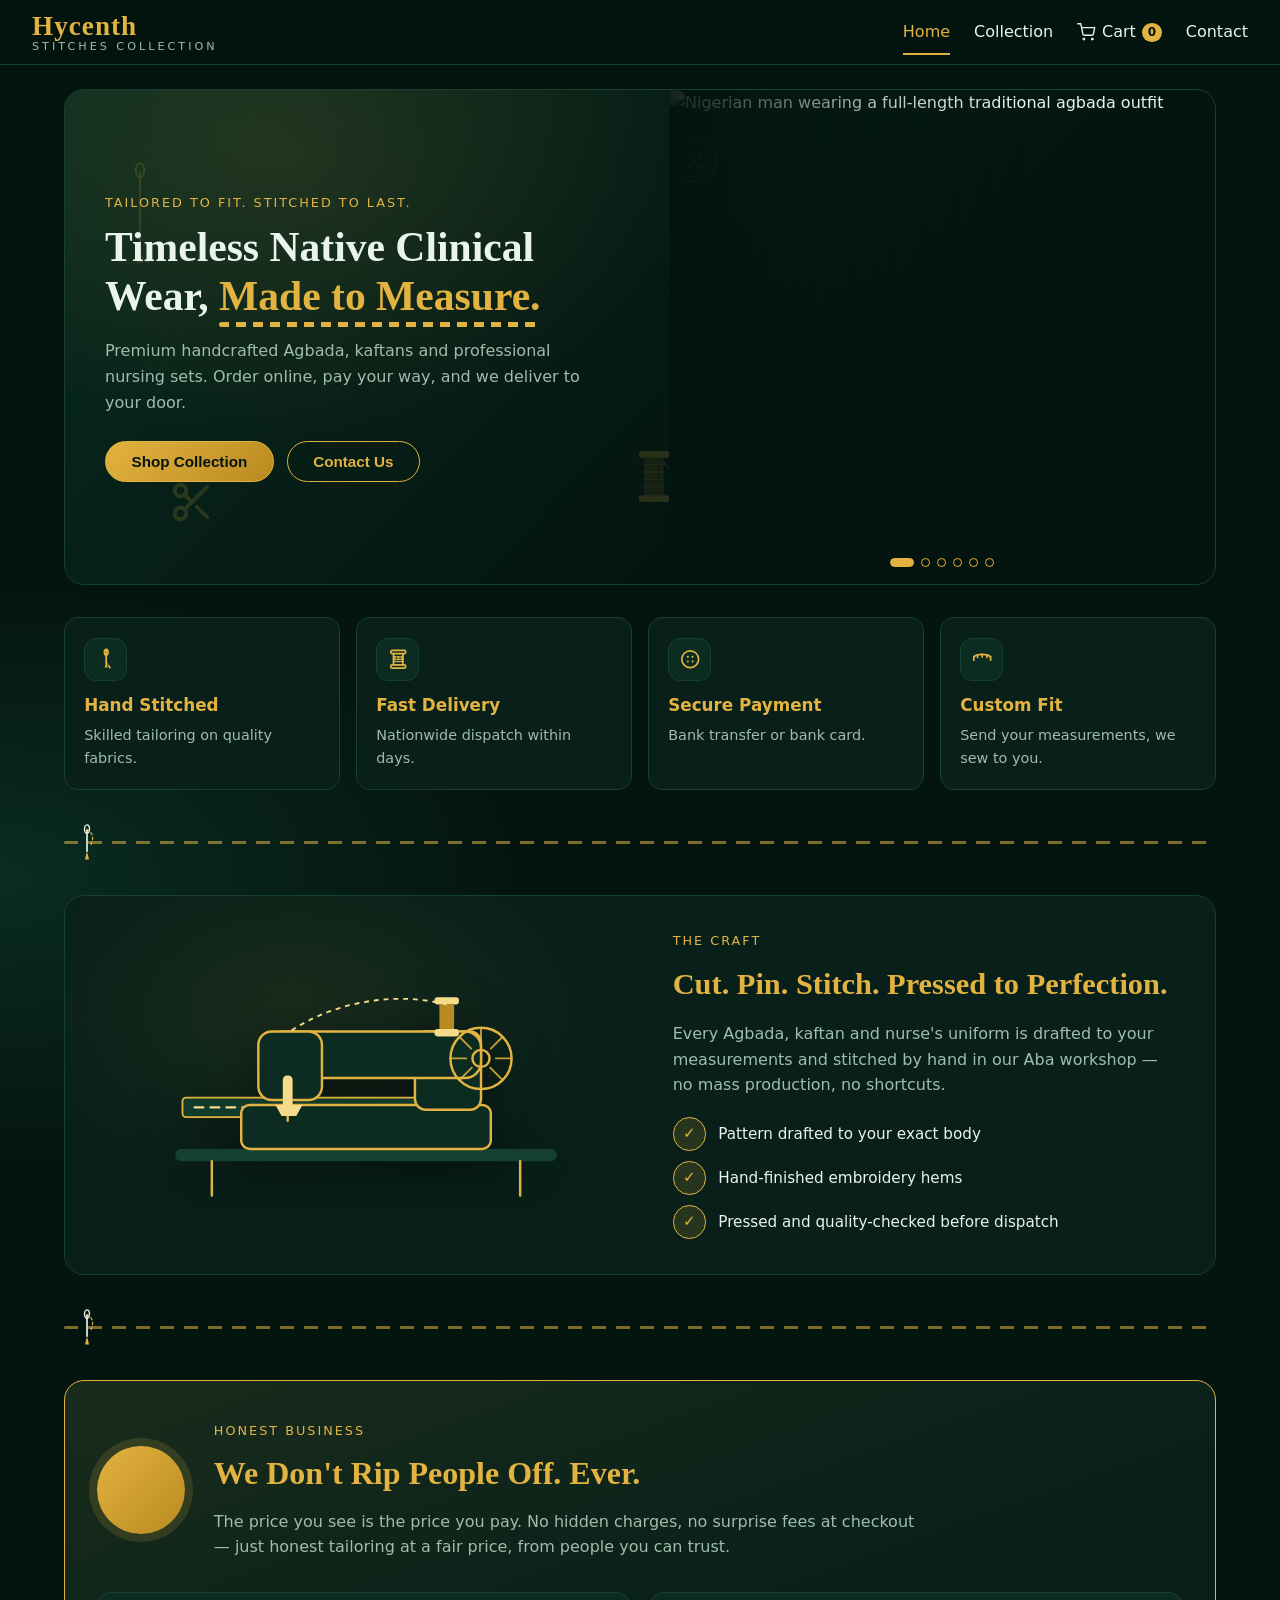
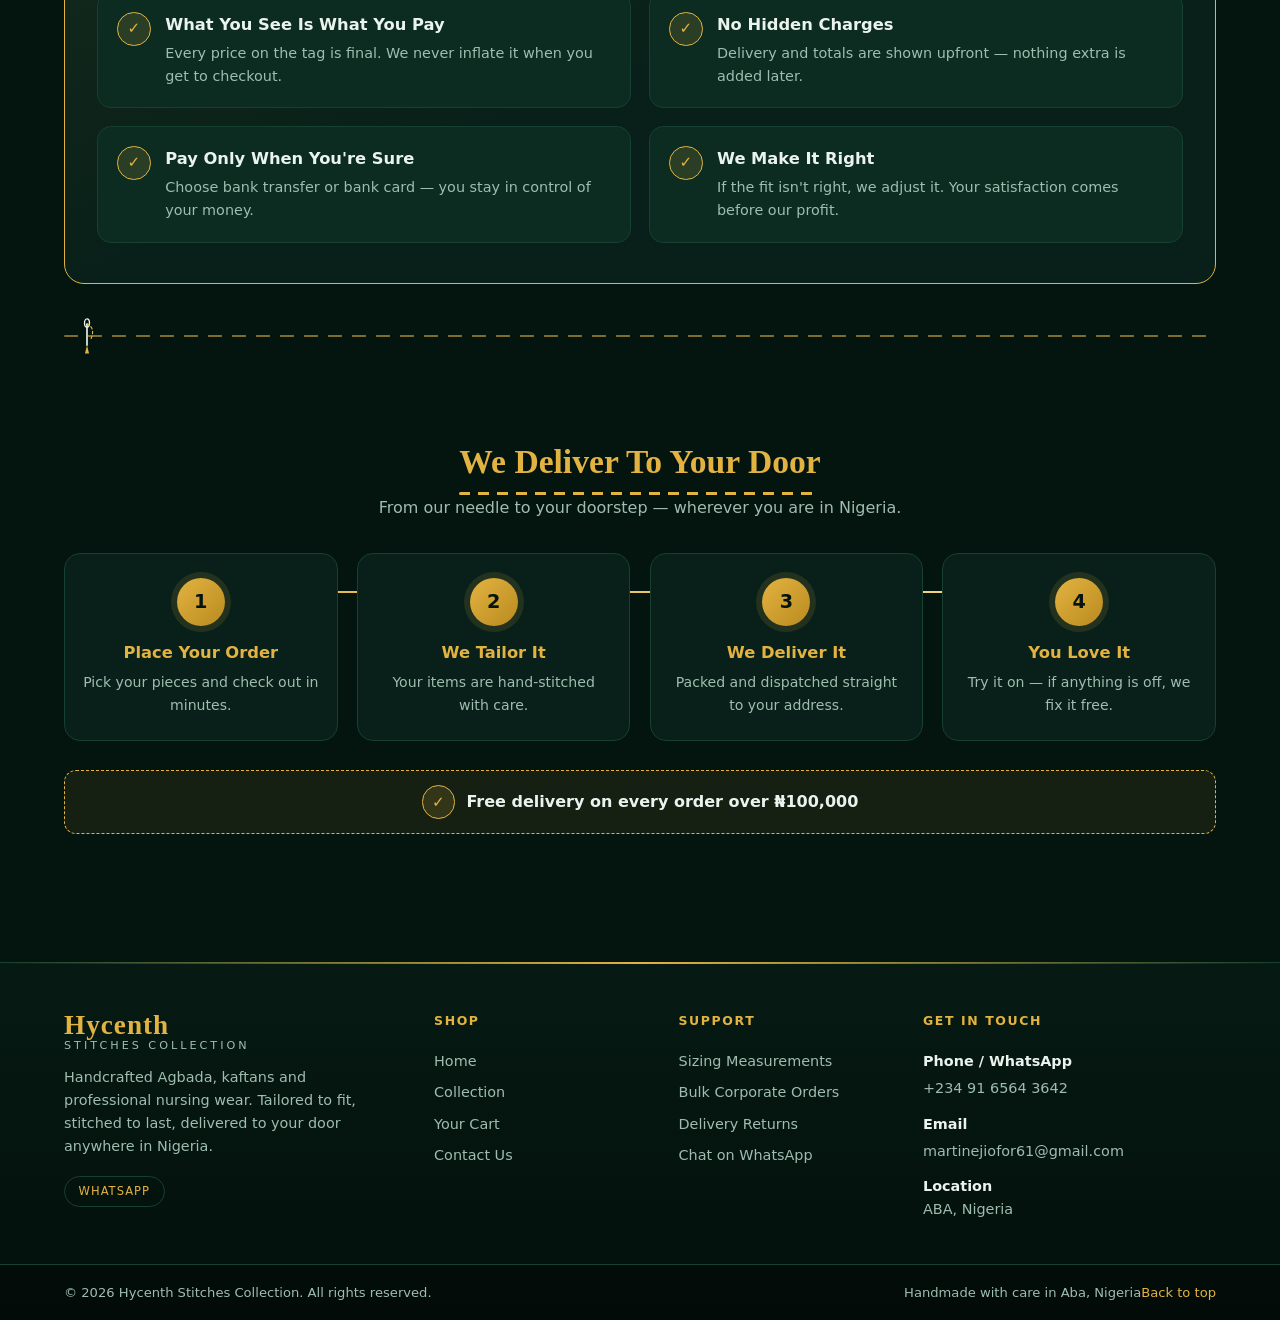
==== commit 2d701882: "Add Goggle Search Console Verification" ====
--- a/index.html
+++ b/index.html
@@ -7,6 +7,9 @@
 <link rel="stylesheet" href="style.css">
 </head>
 <body>
+
+<meta name="google-site-verification" content="aFtNFP6BkeqW-nk-s9eWUr2Y7yjaPWf1Fw3OtFznGBI" />
+
 
 <header class="site-header">
     <div class="brand" data-page="home">
@@ -343,7 +346,7 @@
     <section class="page" id="page-collection">
         <div class="section-head">
             <h2>Our Collection</h2>
-            <p>Men's native wear nurses' uniforms — click any item to add it to your cart.</p>
+            <p>Men's native wear and nurses' uniforms — click any item to add it to your cart.</p>
         </div>
 
         <div class="collection-bar">
@@ -393,12 +396,12 @@
 
                     <div class="pay-account" id="payAccount">
                         <p class="pay-account-title">Transfer to this account</p>
-                        <div class="acct-row"><span>Bank</span><strong>Moniepoint</strong></div>
-                        <div class="acct-row"><span>Account Name</span><strong>Martin Munachi Ejiofor</strong></div>
+                        <div class="acct-row"><span>Bank</span><strong data-s="bank">Moniepoint</strong></div>
+                        <div class="acct-row"><span>Account Name</span><strong data-s="acctName">Martin Munachi Ejiofor</strong></div>
                         <div class="acct-row">
                             <span>Account Number</span>
                             <span class="acct-no">
-                                <strong id="acctNumber">9165643642</strong>
+                                <strong id="acctNumber" data-s="acctNumber">9165643642</strong>
                                 <button class="copy-btn" id="copyAcct" type="button">Copy</button>
                             </span>
                         </div>
@@ -428,7 +431,11 @@
                     <a class="link" data-s="email" href="mailto:martinejiofor61@gmail.com">martinejiofor61@gmail.com</a>
                 </p>
                 <p><strong>Location</strong><br><span data-s="location">ABA, Nigeria</span></p>
-                <p class="social">Instagram TikTok  Facebook</p>
+                <p class="social" id="socialLinks">
+                    <a data-s="instagram" data-social="instagram" href="#" target="_blank" rel="noopener">Instagram</a>
+                    <a data-s="tiktok" data-social="tiktok" href="#" target="_blank" rel="noopener">TikTok</a>
+                    <a data-s="facebook" data-social="facebook" href="#" target="_blank" rel="noopener">Facebook</a>
+                </p>
                 <a class="btn whatsapp" href="https://wa.me/2349165643642" target="_blank" rel="noopener">Chat on WhatsApp</a>
             </div>
 
@@ -458,14 +465,14 @@
             </div>
             <p>
                 Handcrafted Agbada, kaftans and professional nursing wear.
-                Tailored to fit, stitched to last delivered to your door
+                Tailored to fit, stitched to last, delivered to your door
                 anywhere in Nigeria.
             </p>
             <div class="footer-social">
                 <a href="https://wa.me/2349165643642" target="_blank" rel="noopener">WhatsApp</a>
-                <span>Instagram</span>
-                <span>TikTok</span>
-                <span>Facebook</span>
+                <a data-s="instagram" data-social="instagram" href="#" target="_blank" rel="noopener">Instagram</a>
+                <a data-s="tiktok" data-social="tiktok" href="#" target="_blank" rel="noopener">TikTok</a>
+                <a data-s="facebook" data-social="facebook" href="#" target="_blank" rel="noopener">Facebook</a>
             </div>
         </div>
 
@@ -500,7 +507,7 @@
 
     <div class="footer-bottom">
         <div class="footer-bottom-inner">
-            <p> 2026 Hycenth Stitches Collection. All rights reserved.</p>
+            <p>&copy; 2026 Hycenth Stitches Collection. All rights reserved.</p>
             <p>Handmade with care in Aba, Nigeria<a data-page="home">Back to top</a></p>
         </div>
     </div>
--- a/style.css
+++ b/style.css
@@ -24,6 +24,9 @@
 }
 
 img { display: block; max-width: 100%; }
+
+/* used when an admin-editable item has no address yet */
+.hidden { display: none !important; }
 
 /* ---------- HEADER ---------- */
 .site-header {
